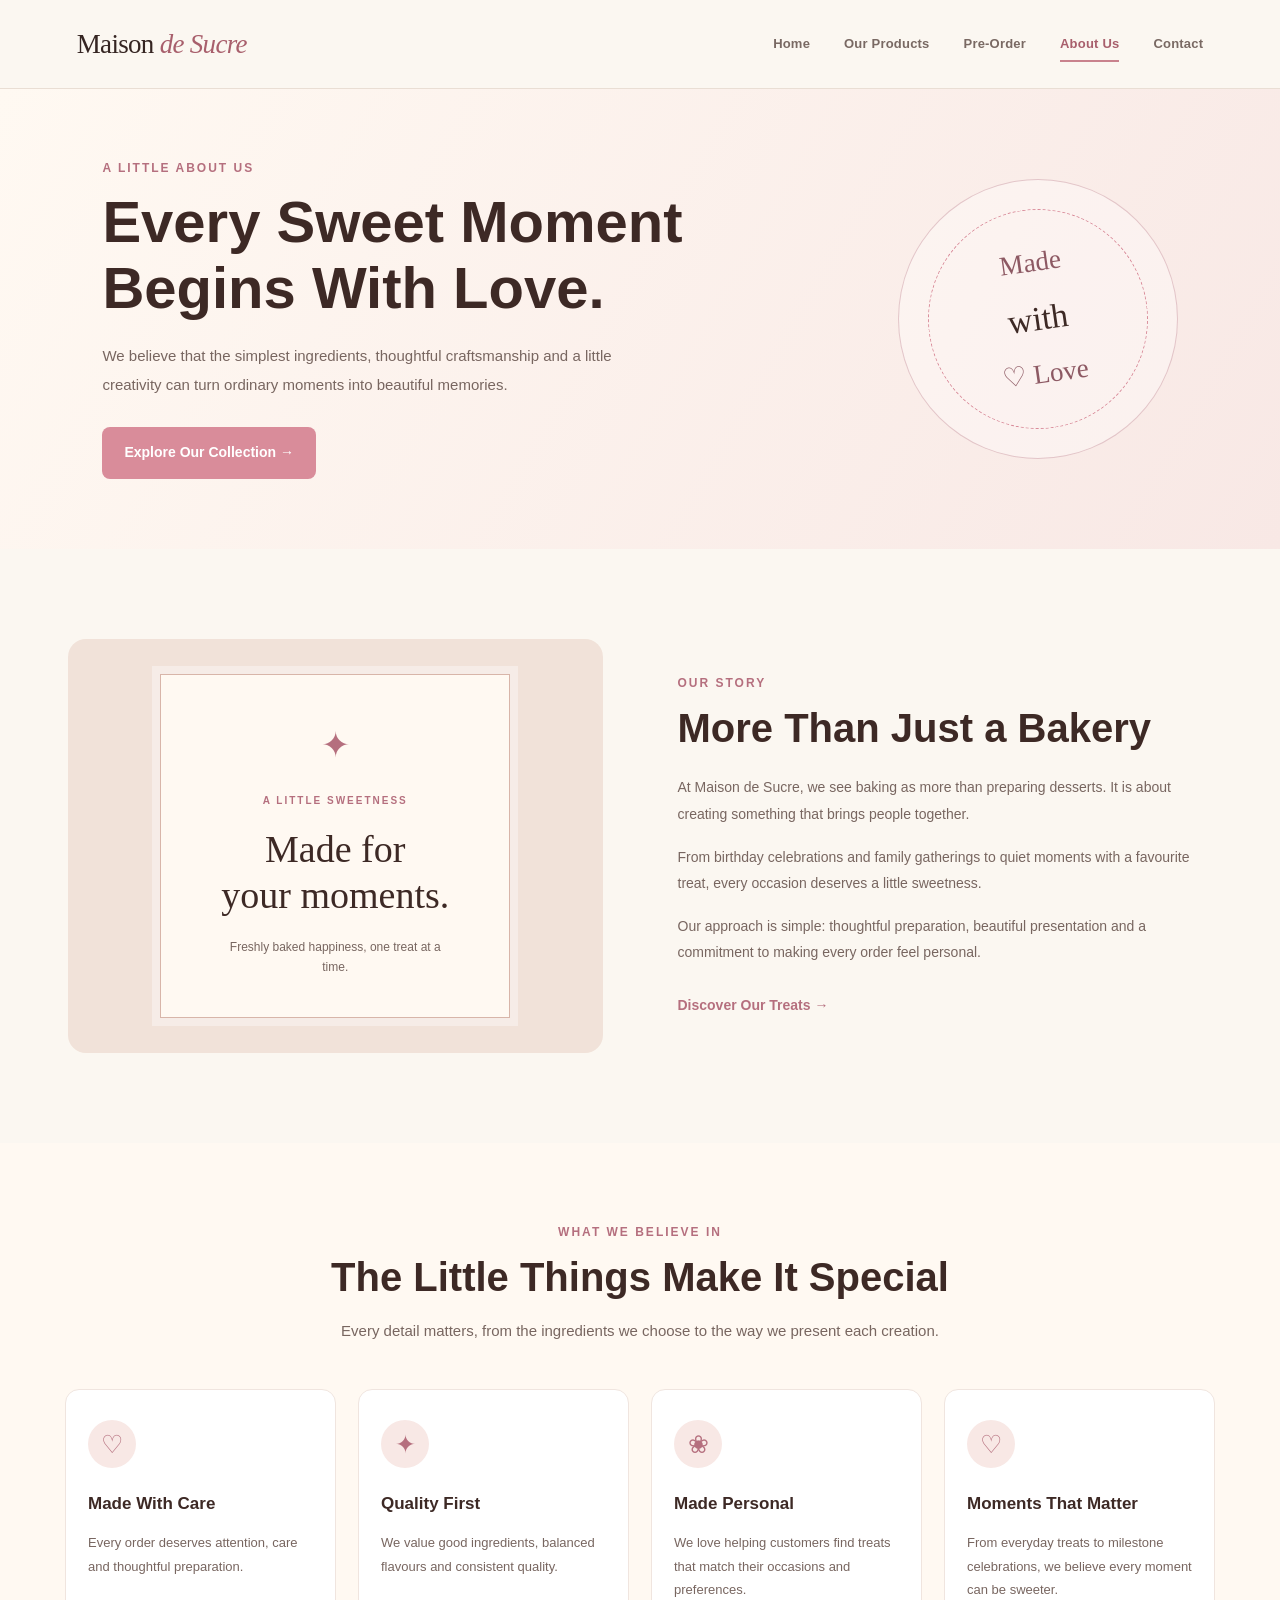
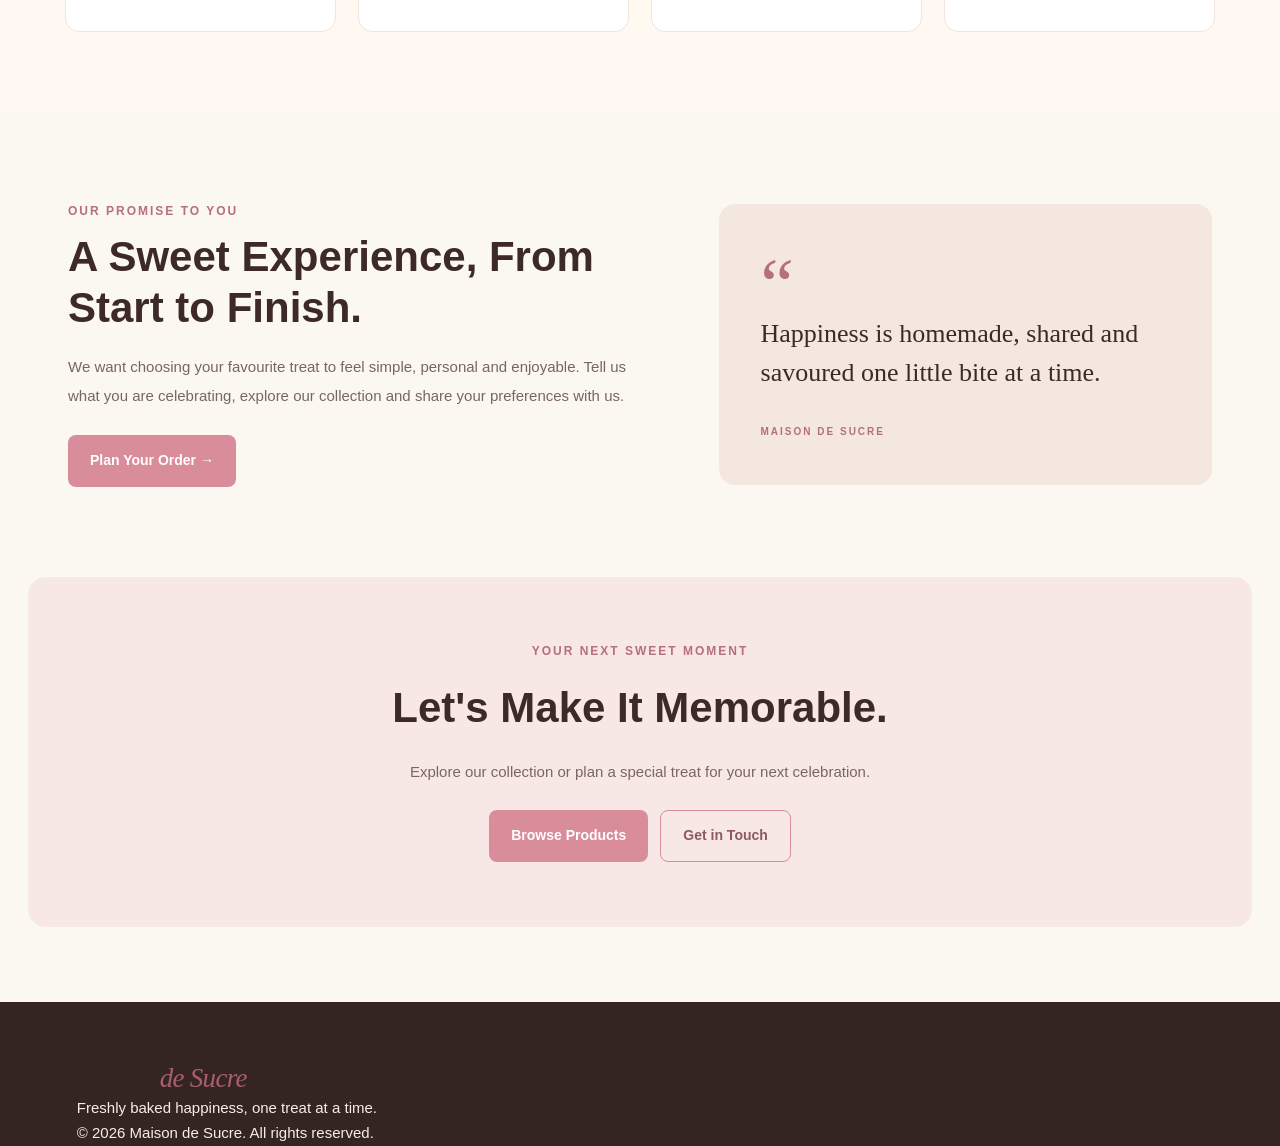
==== about.html @ f47e0eb6 "multiple  new pages added" ====
<!DOCTYPE html>
<html lang="en">

<head>
    <meta charset="UTF-8">
    <meta name="viewport" content="width=device-width, initial-scale=1.0">

    <title>About Us | Maison de Sucre</title>

    <link rel="stylesheet" href="style.css">
</head>

<body>

    <!-- HEADER -->

    <header class="site-header">

        <nav class="navbar">

            <a href="index.html" class="logo">
                Maison <span>de Sucre</span>
            </a>

            <ul class="nav-links">

                <li><a href="index.html">Home</a></li>

                <li><a href="products.html">Our Products</a></li>

                <li><a href="preorder.html">Pre-Order</a></li>

                <li><a href="about.html" class="active">About Us</a></li>

                <li><a href="contact.html">Contact</a></li>

            </ul>

        </nav>

    </header>


    <!-- MAIN CONTENT -->

    <main>

        <!-- HERO SECTION -->

        <section class="about-hero">

            <div class="about-hero-content">

                <p class="eyebrow">A LITTLE ABOUT US</p>

                <h1>Every Sweet Moment Begins With Love.</h1>

                <p>
                    We believe that the simplest ingredients,
                    thoughtful craftsmanship and a little creativity
                    can turn ordinary moments into beautiful memories.
                </p>

                <a href="products.html" class="about-hero-button">
                    Explore Our Collection →
                </a>

            </div>

            <div class="about-hero-decoration">

                <div class="decoration-circle">
                    <span>Made</span>
                    <strong>with</strong>
                    <span>♡ Love</span>
                </div>

            </div>

        </section>


        <!-- OUR STORY -->

        <section class="our-story">

            <div class="story-visual">

                <div class="story-card">

                    <span class="story-symbol">✦</span>

                    <p class="story-small-text">
                        A LITTLE SWEETNESS
                    </p>

                    <h2>Made for<br>your moments.</h2>

                    <p class="story-bottom-text">
                        Freshly baked happiness, one treat at a time.
                    </p>

                </div>

            </div>

            <div class="story-content">

                <p class="eyebrow">OUR STORY</p>

                <h2>More Than Just a Bakery</h2>

                <p>
                    At Maison de Sucre, we see baking as more than
                    preparing desserts. It is about creating something
                    that brings people together.
                </p>

                <p>
                    From birthday celebrations and family gatherings
                    to quiet moments with a favourite treat, every
                    occasion deserves a little sweetness.
                </p>

                <p>
                    Our approach is simple: thoughtful preparation,
                    beautiful presentation and a commitment to making
                    every order feel personal.
                </p>

                <a href="products.html" class="story-link">
                    Discover Our Treats →
                </a>

            </div>

        </section>


        <!-- OUR PHILOSOPHY -->

        <section class="philosophy-section">

            <div class="philosophy-heading">

                <p class="eyebrow">WHAT WE BELIEVE IN</p>

                <h2>The Little Things Make It Special</h2>

                <p>
                    Every detail matters, from the ingredients
                    we choose to the way we present each creation.
                </p>

            </div>


            <div class="philosophy-grid">

                <article class="philosophy-card">

                    <div class="philosophy-icon">♡</div>

                    <h3>Made With Care</h3>

                    <p>
                        Every order deserves attention, care and
                        thoughtful preparation.
                    </p>

                </article>


                <article class="philosophy-card">

                    <div class="philosophy-icon">✦</div>

                    <h3>Quality First</h3>

                    <p>
                        We value good ingredients, balanced flavours
                        and consistent quality.
                    </p>

                </article>


                <article class="philosophy-card">

                    <div class="philosophy-icon">❀</div>

                    <h3>Made Personal</h3>

                    <p>
                        We love helping customers find treats that
                        match their occasions and preferences.
                    </p>

                </article>


                <article class="philosophy-card">

                    <div class="philosophy-icon">♡</div>

                    <h3>Moments That Matter</h3>

                    <p>
                        From everyday treats to milestone celebrations,
                        we believe every moment can be sweeter.
                    </p>

                </article>

            </div>

        </section>


        <!-- OUR PROMISE -->

        <section class="promise-section">

            <div class="promise-content">

                <p class="eyebrow">OUR PROMISE TO YOU</p>

                <h2>A Sweet Experience, From Start to Finish.</h2>

                <p>
                    We want choosing your favourite treat to feel
                    simple, personal and enjoyable. Tell us what
                    you are celebrating, explore our collection
                    and share your preferences with us.
                </p>

                <a href="preorder.html" class="promise-button">
                    Plan Your Order →
                </a>

            </div>

            <div class="promise-quote">

                <span class="quote-mark">“</span>

                <p>
                    Happiness is homemade, shared and savoured
                    one little bite at a time.
                </p>

                <span class="quote-decoration">MAISON DE SUCRE</span>

            </div>

        </section>


        <!-- FINAL CTA -->

        <section class="about-cta">

            <p class="eyebrow">YOUR NEXT SWEET MOMENT</p>

            <h2>Let's Make It Memorable.</h2>

            <p>
                Explore our collection or plan a special treat
                for your next celebration.
            </p>

            <div class="about-cta-buttons">

                <a href="products.html" class="about-cta-primary">
                    Browse Products
                </a>

                <a href="contact.html" class="about-cta-secondary">
                    Get in Touch
                </a>

            </div>

        </section>

    </main>


    <!-- FOOTER -->

    <footer class="site-footer">

        <a href="index.html" class="logo">
            Maison <span>de Sucre</span>
        </a>

        <p>
            Freshly baked happiness, one treat at a time.
        </p>

        <p class="copyright">
            &copy; 2026 Maison de Sucre. All rights reserved.
        </p>

    </footer>

</body>

</html>
---- style.css ----
/* =====================================================
   MAISON DE SUCRE
   Elegant Bakery Website
   Warm Ivory | Blush Pink | Sage | Chocolate Brown
===================================================== */


/* =====================================================
   1. DESIGN SYSTEM
===================================================== */

:root {
    /* Backgrounds */
    --color-background: #fbf7f1;
    --color-surface: #ffffff;
    --color-surface-soft: #f4ece3;

    /* Brand colours */
    --color-primary: #c9828d;
    --color-primary-dark: #a85f6c;
    --color-primary-light: #f4e0e1;

    /* Supporting colour */
    --color-secondary: #a3ad91;
    --color-secondary-dark: #737e61;

    /* Text */
    --color-text: #352522;
    --color-text-light: #796963;
    --color-text-muted: #98877f;

    /* Borders and shadows */
    --color-border: #e9ded4;
    --color-shadow: rgba(53, 37, 34, 0.08);

    /* Typography */
    --font-heading: Georgia, "Times New Roman", serif;
    --font-body: Arial, Helvetica, sans-serif;

    /* Layout */
    --container-width: 1200px;

    /* Corners */
    --radius-small: 6px;
    --radius-medium: 12px;
    --radius-large: 20px;

    /* Transitions */
    --transition: 0.3s ease;
}


/* =====================================================
   2. RESET AND BASE STYLES
===================================================== */

* {
    margin: 0;
    padding: 0;
    box-sizing: border-box;
}

html {
    scroll-behavior: smooth;
    scroll-padding-top: 24px;
}

body {
    font-family: var(--font-body);
    font-size: 15px;
    line-height: 1.7;

    color: var(--color-text);
    background-color: var(--color-background);

    -webkit-font-smoothing: antialiased;
}

img {
    display: block;
    max-width: 100%;
}

a {
    color: inherit;
    text-decoration: none;
}

button,
input,
textarea {
    font: inherit;
}

button {
    cursor: pointer;
}

button:focus-visible,
a:focus-visible,
input:focus-visible,
textarea:focus-visible {
    outline: 3px solid var(--color-primary-dark);
    outline-offset: 4px;
}

button,
input,
textarea {
    -webkit-tap-highlight-color: transparent;
}

::selection {
    color: var(--color-text);
    background-color: var(--color-primary-light);
}


/* =====================================================
   3. NAVIGATION BAR
===================================================== */

.site-header {
    width: 100%;
    background-color: var(--color-background);
    border-bottom: 1px solid var(--color-border);
}

.navbar {
    width: 100%;
    max-width: 1400px;
    min-height: 88px;

    margin: 0 auto;
    padding: 20px 6%;

    display: flex;
    align-items: center;
    justify-content: space-between;
    gap: 36px;
}

/* Brand */

.logo {
    flex-shrink: 0;

    font-family: var(--font-heading);
    font-size: 27px;
    font-weight: normal;
    line-height: 1.2;

    letter-spacing: -0.7px;
    color: var(--color-text);

    white-space: nowrap;
}

.logo span {
    color: var(--color-primary-dark);
    font-style: italic;
}

/* Navigation links */

.nav-links {
    display: flex;
    align-items: center;
    justify-content: flex-end;
    gap: 34px;

    list-style: none;
}

.nav-links a {
    position: relative;
    display: inline-block;

    padding: 8px 0;

    font-size: 13px;
    font-weight: 600;
    letter-spacing: 0.2px;

    color: var(--color-text-light);

    transition: color var(--transition);
}

.nav-links a::after {
    content: "";

    position: absolute;
    bottom: 1px;
    left: 0;

    width: 0;
    height: 2px;

    background-color: var(--color-primary);

    transition: width var(--transition);
}

.nav-links a:hover,
.nav-links a.active {
    color: var(--color-primary-dark);
}

.nav-links a:hover::after,
.nav-links a.active::after {
    width: 100%;
}


/* =====================================================
   4. HERO SECTION
===================================================== */

.hero {
    width: 100%;
    max-width: var(--container-width);

    margin: 0 auto;
    padding: 90px 32px 100px;

    display: flex;
    align-items: center;
    justify-content: space-between;
    gap: 75px;
}

/* Hero text */

.hero-content {
    flex: 1;
    min-width: 0;
    max-width: 560px;
}

.eyebrow {
    margin-bottom: 18px;

    color: var(--color-primary-dark);

    font-size: 11px;
    font-weight: 700;
    letter-spacing: 3px;
    line-height: 1.5;
}

.hero h1 {
    margin-bottom: 24px;

    font-family: var(--font-heading);
    font-size: clamp(43px, 5vw, 67px);
    font-weight: normal;
    line-height: 1.13;

    letter-spacing: -2px;
}

.hero h1 span {
    display: block;
    color: var(--color-primary-dark);
    font-style: italic;
}

.hero-description {
    max-width: 450px;
    margin-bottom: 30px;

    color: var(--color-text-light);

    font-size: 15px;
    line-height: 1.95;
}

/* Hero buttons */

.hero-actions {
    display: flex;
    align-items: center;
    flex-wrap: wrap;
    gap: 24px;
}

.primary-button {
    display: inline-flex;
    align-items: center;
    justify-content: center;
    gap: 12px;

    padding: 14px 23px;

    border: 1px solid var(--color-primary-dark);
    border-radius: var(--radius-small);

    background-color: var(--color-primary-dark);
    color: #ffffff;

    font-size: 13px;
    font-weight: 700;
    line-height: 1.5;

    transition:
        background-color var(--transition),
        border-color var(--transition),
        transform var(--transition),
        box-shadow var(--transition);
}

.primary-button:hover {
    background-color: var(--color-text);
    border-color: var(--color-text);

    transform: translateY(-2px);

    box-shadow: 0 8px 20px var(--color-shadow);
}

.primary-button span {
    font-size: 18px;
    line-height: 1;
}

.secondary-link {
    color: var(--color-text);

    font-size: 13px;
    font-weight: 700;

    border-bottom: 1px solid var(--color-primary);
    padding-bottom: 4px;

    transition: color var(--transition);
}

.secondary-link:hover {
    color: var(--color-primary-dark);
}

/* Small hero note */

.hero-note {
    display: flex;
    align-items: center;
    gap: 12px;

    margin-top: 38px;

    color: var(--color-text-muted);
    font-family: var(--font-heading);
    font-size: 14px;
    font-style: italic;
}

.note-line {
    width: 34px;
    height: 1px;
    background-color: var(--color-secondary-dark);
}


/* Hero image */

.hero-image {
    position: relative;

    flex: 1;
    min-width: 0;
    max-width: 510px;
}

.hero-image > img {
    width: 100%;
    height: 470px;

    object-fit: cover;

    border-radius: 220px 220px 12px 12px;

    background-color: var(--color-surface-soft);
    box-shadow: 0 20px 45px var(--color-shadow);
}

/* Image badge */

.image-badge {
    position: absolute;
    right: -22px;
    bottom: 28px;

    min-width: 150px;
    padding: 16px 20px;

    display: flex;
    flex-direction: column;
    align-items: center;

    background-color: var(--color-surface);
    border: 1px solid var(--color-border);
    border-radius: var(--radius-medium);

    box-shadow: 0 8px 24px var(--color-shadow);
}

.image-badge span {
    color: var(--color-text-light);
    font-size: 11px;
}

.image-badge strong {
    color: var(--color-primary-dark);

    font-family: var(--font-heading);
    font-size: 17px;
    font-weight: normal;
    font-style: italic;
}


/* =====================================================
   5. DECORATIVE DIVIDER
===================================================== */

.section-divider {
    width: min(90%, 600px);
    margin: 0 auto 35px;

    display: flex;
    align-items: center;
    justify-content: center;
    gap: 18px;
}

.section-divider span {
    flex: 1;
    height: 1px;
    background-color: var(--color-border);
}

.section-divider p {
    color: var(--color-text-muted);

    font-size: 9px;
    font-weight: 700;
    letter-spacing: 2.5px;
    text-align: center;
}


/* =====================================================
   6. PRODUCTS SECTION
===================================================== */

.products-section {
    max-width: var(--container-width);

    margin: 0 auto;
    padding: 50px 32px 100px;
}

/* Section heading */

.section-heading {
    max-width: 650px;

    margin: 0 auto 48px;

    text-align: center;
}

.section-heading .eyebrow {
    margin-bottom: 14px;
}

.section-heading h2 {
    margin-bottom: 16px;

    font-family: var(--font-heading);
    font-size: clamp(32px, 4vw, 45px);
    font-weight: normal;
    line-height: 1.2;

    letter-spacing: -0.8px;
}

.section-heading > p:last-child {
    color: var(--color-text-light);
    font-size: 14px;
    line-height: 1.8;
}


/* Product grid */

.product-grid {
    display: grid;

    grid-template-columns: repeat(4, minmax(0, 1fr));
    gap: 24px;

    align-items: stretch;
}


/* Product card */

.product-card {
    min-width: 0;

    display: flex;
    flex-direction: column;

    overflow: hidden;

    background-color: var(--color-surface);

    border: 1px solid var(--color-border);
    border-radius: var(--radius-medium);

    box-shadow: 0 3px 12px rgba(53, 37, 34, 0.025);

    transition:
        transform var(--transition),
        box-shadow var(--transition),
        border-color var(--transition);
}

.product-card:hover {
    transform: translateY(-6px);

    border-color: #dfc5c0;

    box-shadow: 0 15px 35px var(--color-shadow);
}


/* Product image */

.product-image {
    position: relative;
    overflow: hidden;

    background-color: var(--color-surface-soft);
}

.product-image img {
    width: 100%;
    height: 225px;

    object-fit: cover;

    transition: transform 0.6s ease;
}

.product-card:hover .product-image img {
    transform: scale(1.04);
}

/* Bestseller badge */

.product-tag {
    position: absolute;
    top: 14px;
    left: 14px;

    padding: 6px 10px;

    background-color: var(--color-primary-light);
    color: var(--color-primary-dark);

    border-radius: 3px;

    font-size: 9px;
    font-weight: 700;
    letter-spacing: 1px;
}


/* Product information */

.product-info {
    flex: 1;

    display: flex;
    flex-direction: column;

    padding: 20px 18px 18px;
}

.product-title-row {
    display: flex;
    align-items: flex-start;
    justify-content: space-between;
    gap: 8px;

    margin-bottom: 10px;
}

.product-info h3 {
    font-family: var(--font-heading);
    font-size: 19px;
    font-weight: normal;
    line-height: 1.35;
}

.product-price {
    flex-shrink: 0;

    color: var(--color-primary-dark);

    font-size: 15px;
    font-weight: 700;
    white-space: nowrap;
}

.product-description {
    min-height: 48px;
    margin-bottom: 18px;

    color: var(--color-text-light);

    font-size: 12px;
    line-height: 1.8;
}


/* =====================================================
   7. QUANTITY SELECTOR
===================================================== */

.quantity-selector {
    display: flex;
    align-items: center;
    justify-content: center;
    gap: 20px;

    margin-top: auto;
    margin-bottom: 16px;
}

.quantity-selector button {
    width: 34px;
    height: 34px;
    flex-shrink: 0;

    display: inline-flex;
    align-items: center;
    justify-content: center;

    border: 1px solid var(--color-border);
    border-radius: var(--radius-small);

    background-color: var(--color-background);
    color: var(--color-text);

    font-size: 20px;
    line-height: 1;

    transition:
        background-color var(--transition),
        color var(--transition),
        border-color var(--transition);
}

.quantity-selector button:hover {
    background-color: var(--color-primary-dark);
    border-color: var(--color-primary-dark);
    color: #ffffff;
}

.quantity-selector span {
    min-width: 20px;

    color: var(--color-text);

    font-size: 14px;
    font-weight: 700;
    text-align: center;
}


/* =====================================================
   8. ADD TO ORDER BUTTON
===================================================== */

.add-to-cart-btn {
    width: 100%;
    min-height: 45px;

    display: flex;
    align-items: center;
    justify-content: center;
    gap: 10px;

    padding: 12px;

    border: 1px solid var(--color-primary-dark);
    border-radius: var(--radius-small);

    background-color: transparent;
    color: var(--color-primary-dark);

    font-size: 12px;
    font-weight: 700;

    transition:
        background-color var(--transition),
        color var(--transition),
        border-color var(--transition);
}

.add-to-cart-btn span {
    font-size: 16px;
    transition: transform var(--transition);
}

.add-to-cart-btn:hover {
    background-color: var(--color-primary-dark);
    color: #ffffff;
}

.add-to-cart-btn:hover span {
    transform: translateX(4px);
}


/* =====================================================
   9. PRE-ORDER SECTION
===================================================== */

.preorder-section {
    padding: 100px 32px;

    background-color: var(--color-surface-soft);

    border-top: 1px solid var(--color-border);
    border-bottom: 1px solid var(--color-border);
}

.preorder-content {
    max-width: 1080px;

    margin: 0 auto;

    display: grid;
    grid-template-columns: 0.9fr 1.1fr;
    align-items: center;
    gap: 90px;
}


/* Pre-order introduction */

.preorder-intro {
    max-width: 420px;
}

.preorder-intro .eyebrow {
    margin-bottom: 18px;
}

.preorder-intro h2 {
    margin-bottom: 22px;

    font-family: var(--font-heading);
    font-size: clamp(35px, 4vw, 49px);
    font-weight: normal;
    line-height: 1.2;
}

.preorder-intro h2 span {
    display: block;

    color: var(--color-primary-dark);
    font-style: italic;
}

.preorder-intro > p:not(.eyebrow) {
    color: var(--color-text-light);

    font-size: 14px;
    line-height: 2;
}


/* Pre-order note */

.preorder-note {
    display: flex;
    align-items: flex-start;
    gap: 14px;

    margin-top: 35px;
    padding-top: 24px;

    border-top: 1px solid #dfd1c6;
}

.note-icon {
    flex-shrink: 0;

    color: var(--color-primary-dark);
    font-size: 22px;
    line-height: 1.3;
}

.preorder-note p {
    color: var(--color-text-light);

    font-family: var(--font-heading);
    font-size: 15px;
    font-style: italic;
    line-height: 1.8;
}


/* =====================================================
   10. PRE-ORDER FORM
===================================================== */

.preorder-form {
    width: 100%;

    padding: 36px;

    background-color: var(--color-surface);

    border: 1px solid var(--color-border);
    border-radius: var(--radius-large);

    box-shadow: 0 12px 40px rgba(53, 37, 34, 0.04);
}

.form-heading {
    margin-bottom: 28px;
}

.form-heading h3 {
    margin-bottom: 6px;

    font-family: var(--font-heading);
    font-size: 28px;
    font-weight: normal;
}

.form-heading p {
    color: var(--color-text-light);
    font-size: 12px;
    line-height: 1.8;
}


/* Form fields */

.form-group {
    margin-bottom: 20px;
}

.form-group label {
    display: block;

    margin-bottom: 8px;

    color: var(--color-text);

    font-size: 12px;
    font-weight: 700;
}

.form-group input,
.form-group textarea {
    display: block;

    width: 100%;

    padding: 13px 14px;

    border: 1px solid var(--color-border);
    border-radius: var(--radius-small);

    background-color: #fffdfb;
    color: var(--color-text);

    font-family: var(--font-body);
    font-size: 13px;
    line-height: 1.6;

    transition:
        border-color var(--transition),
        box-shadow var(--transition),
        background-color var(--transition);
}

.form-group input {
    min-height: 47px;
}

.form-group textarea {
    min-height: 115px;
    resize: vertical;
}

.form-group input::placeholder,
.form-group textarea::placeholder {
    color: #ad9d95;
    opacity: 1;
}

.form-group input:focus,
.form-group textarea:focus {
    outline: none;

    border-color: var(--color-primary-dark);

    background-color: #ffffff;

    box-shadow: 0 0 0 3px rgba(201, 130, 141, 0.13);
}


/* Submit button */

.form-submit {
    width: 100%;
    margin-top: 4px;
}

.form-disclaimer {
    margin-top: 16px;

    color: var(--color-text-muted);

    font-size: 10px;
    line-height: 1.8;
    text-align: center;
}


/* =====================================================
   11. FOOTER
===================================================== */

.site-footer {
    padding: 60px 6% 0;

    background-color: #352522;
    color: #f7eee6;
}

.footer-main {
    max-width: 1200px;

    margin: 0 auto;
    padding-bottom: 45px;

    display: grid;
    grid-template-columns: 1.5fr 0.7fr 1fr;
    gap: 65px;
}


/* Footer brand */

.footer-logo {
    display: inline-block;

    margin-bottom: 16px;

    font-family: var(--font-heading);
    font-size: 26px;
    line-height: 1.3;
}

.footer-logo span {
    color: #e0a4ad;
    font-style: italic;
}

.footer-brand > p {
    max-width: 300px;

    color: #cbbab0;

    font-size: 12px;
    line-height: 2;
}


/* Footer link columns */

.footer-links h3,
.footer-message h3 {
    margin-bottom: 18px;

    color: #f7eee6;

    font-family: var(--font-heading);
    font-size: 18px;
    font-weight: normal;
}

.footer-links a {
    display: block;

    width: fit-content;

    margin-bottom: 10px;

    color: #cbbab0;
    font-size: 12px;

    transition: color var(--transition);
}

.footer-links a:hover {
    color: #e0a4ad;
}

.footer-message p {
    max-width: 280px;

    color: #cbbab0;

    font-size: 12px;
    line-height: 2;
}


/* Footer bottom */

.footer-bottom {
    max-width: 1200px;

    margin: 0 auto;
    padding: 22px 0;

    display: flex;
    justify-content: space-between;
    align-items: center;
    gap: 20px;

    border-top: 1px solid rgba(255, 255, 255, 0.13);
}

.footer-bottom p {
    color: #bbaaa1;
    font-size: 10px;
    line-height: 1.8;
}


/* =====================================================
   12. TABLET RESPONSIVE DESIGN
===================================================== */

@media (max-width: 1000px) {

    /* Navigation */

    .navbar {
        padding-right: 32px;
        padding-left: 32px;
        gap: 24px;
    }

    .logo {
        font-size: 24px;
    }

    .nav-links {
        gap: 22px;
    }


    /* Hero */

    .hero {
        gap: 45px;
        padding-top: 70px;
        padding-bottom: 80px;
    }

    .hero-image > img {
        height: 400px;
    }


    /* Products */

    .product-grid {
        grid-template-columns: repeat(2, minmax(0, 1fr));
        gap: 24px;
    }

    .product-image img {
        height: 260px;
    }


    /* Pre-order */

    .preorder-content {
        gap: 45px;
    }

    .preorder-form {
        padding: 28px;
    }


    /* Footer */

    .footer-main {
        gap: 35px;
    }

}


/* =====================================================
   13. MOBILE RESPONSIVE DESIGN
===================================================== */

@media (max-width: 700px) {

    /* Navigation */

    .navbar {
        min-height: auto;

        flex-direction: column;
        justify-content: center;
        gap: 18px;

        padding: 22px 18px;
    }

    .logo {
        font-size: 26px;
    }

    .nav-links {
        width: 100%;

        justify-content: center;
        flex-wrap: wrap;
        gap: 8px 22px;
    }

    .nav-links a {
        font-size: 12px;
    }


    /* Hero */

    .hero {
        flex-direction: column;
        align-items: stretch;
        gap: 40px;

        padding: 55px 22px 65px;
    }

    .hero-content {
        max-width: 100%;
    }

    .hero h1 {
        font-size: clamp(40px, 9vw, 54px);
        letter-spacing: -1.3px;
    }

    .hero-description {
        font-size: 14px;
    }

    .hero-actions {
        gap: 18px;
    }

    .primary-button {
        padding: 13px 17px;
        font-size: 12px;
    }

    .hero-note {
        margin-top: 28px;
    }

    .hero-image {
        width: calc(100% - 12px);
        max-width: 480px;
        margin: 0 auto;
    }

    .hero-image > img {
        height: 350px;
        border-radius: 180px 180px 12px 12px;
    }

    .image-badge {
        right: -10px;
        bottom: 18px;

        min-width: 130px;
        padding: 12px 15px;
    }


    /* Divider */

    .section-divider {
        gap: 10px;
    }

    .section-divider p {
        font-size: 8px;
        letter-spacing: 1.5px;
    }


    /* Products */

    .products-section {
        padding: 45px 20px 65px;
    }

    .section-heading {
        margin-bottom: 32px;
    }

    .section-heading h2 {
        font-size: 34px;
    }

    .section-heading > p:last-child {
        font-size: 13px;
    }

    .product-grid {
        grid-template-columns: repeat(2, minmax(0, 1fr));
        gap: 16px;
    }

    .product-image img {
        height: 180px;
    }

    .product-info {
        padding: 15px 12px 13px;
    }

    .product-title-row {
        flex-direction: column;
        gap: 5px;
    }

    .product-info h3 {
        font-size: 17px;
    }

    .product-price {
        font-size: 14px;
    }

    .product-description {
        min-height: 65px;
        font-size: 11px;
    }

    .quantity-selector {
        gap: 12px;
    }

    .quantity-selector button {
        width: 31px;
        height: 31px;
    }

    .add-to-cart-btn {
        padding: 10px 6px;
        gap: 6px;
        font-size: 10px;
    }


    /* Pre-order */

    .preorder-section {
        padding: 65px 20px;
    }

    .preorder-content {
        grid-template-columns: 1fr;
        gap: 35px;
    }

    .preorder-intro {
        max-width: 500px;
    }

    .preorder-intro h2 {
        font-size: 40px;
    }

    .preorder-intro > p:not(.eyebrow) {
        font-size: 13px;
    }

    .preorder-note {
        margin-top: 25px;
    }

    .preorder-form {
        padding: 24px 20px;
        border-radius: var(--radius-medium);
    }

    .form-heading h3 {
        font-size: 25px;
    }


    /* Footer */

    .site-footer {
        padding: 45px 22px 0;
    }

    .footer-main {
        grid-template-columns: 1fr 1fr;
        gap: 35px 24px;
    }

    .footer-brand {
        grid-column: 1 / -1;
    }

    .footer-message {
        grid-column: 1 / -1;
    }

    .footer-bottom {
        flex-direction: column;
        align-items: flex-start;
        gap: 8px;
    }

}


/* =====================================================
   14. SMALL MOBILE SCREENS
===================================================== */

@media (max-width: 380px) {

    .logo {
        font-size: 23px;
    }

    .nav-links {
        gap: 8px 15px;
    }

    .hero h1 {
        font-size: 38px;
    }

    .hero-actions {
        align-items: flex-start;
        flex-direction: column;
    }

    .hero-image > img {
        height: 290px;
    }

    .product-grid {
        grid-template-columns: 1fr;
        gap: 20px;
    }

    .product-image img {
        height: 230px;
    }

    .product-title-row {
        flex-direction: row;
        align-items: center;
    }

    .product-description {
        min-height: auto;
    }

    .product-info {
        padding: 18px;
    }

    .preorder-form {
        padding: 20px 16px;
    }

}

/* =========================================
   PRODUCTS PAGE — MODERN E-COMMERCE
========================================= */

.catalogue-banner {
    background: linear-gradient(
        135deg,
        #f8e8e5,
        #fff9f2
    );

    padding: 75px 8%;
    text-align: center;
}

.catalogue-banner-content {
    max-width: 720px;
    margin: 0 auto;
}

.eyebrow {
    color: #b56f7e;
    font-size: 12px;
    font-weight: 700;
    letter-spacing: 2px;
    margin-bottom: 12px;
}

.catalogue-banner h1 {
    color: #3d2925;
    font-size: clamp(34px, 5vw, 52px);
    line-height: 1.15;
    margin-bottom: 18px;
}

.catalogue-banner-content > p:last-child {
    max-width: 560px;
    margin: 0 auto;
    color: #786660;
    line-height: 1.8;
}

.catalogue-section {
    max-width: 1250px;
    margin: 0 auto;
    padding: 70px 28px;
}

.catalogue-heading {
    display: flex;
    justify-content: space-between;
    align-items: end;
    gap: 24px;
    margin-bottom: 30px;
}

.catalogue-heading h2 {
    color: #3d2925;
    font-size: clamp(26px, 4vw, 36px);
    margin: 0;
}

.catalogue-description {
    max-width: 350px;
    color: #786660;
    line-height: 1.7;
}

.category-filters {
    display: flex;
    flex-wrap: wrap;
    gap: 12px;
    margin-bottom: 35px;
}

.category-filter {
    display: inline-block;
    padding: 11px 20px;
    border: 1px solid #ead8d2;
    border-radius: 30px;
    color: #59413a;
    text-decoration: none;
    font-size: 14px;
    background: #fff;
    transition: 0.25s ease;
}

.category-filter:hover,
.category-filter.active {
    background: #d98c9a;
    border-color: #d98c9a;
    color: white;
}

.catalogue-grid {
    display: grid;
    grid-template-columns: repeat(4, minmax(0, 1fr));
    gap: 24px;
}

.catalogue-card {
    min-width: 0;
    overflow: hidden;
    background: white;
    border: 1px solid #f0e5df;
    border-radius: 16px;
    box-shadow: 0 5px 20px rgba(61, 41, 37, 0.05);
    transition: transform 0.25s ease, box-shadow 0.25s ease;
}

.catalogue-card:hover {
    transform: translateY(-5px);
    box-shadow: 0 12px 28px rgba(61, 41, 37, 0.11);
}

.catalogue-image {
    position: relative;
    height: 220px;
    overflow: hidden;
    background: #f7eee8;
}

.catalogue-image img {
    width: 100%;
    height: 100%;
    display: block;
    object-fit: cover;
    transition: transform 0.35s ease;
}

.catalogue-card:hover .catalogue-image img {
    transform: scale(1.05);
}

.product-badge {
    position: absolute;
    top: 13px;
    left: 13px;
    padding: 7px 10px;
    border-radius: 20px;
    background: #fff9f2;
    color: #8d4e5c;
    font-size: 10px;
    font-weight: 700;
}

.catalogue-info {
    padding: 19px;
}

.product-category {
    color: #b56f7e;
    font-size: 10px;
    font-weight: 700;
    letter-spacing: 1.5px;
    margin-bottom: 9px;
}

.catalogue-info h3 {
    color: #3d2925;
    font-size: 18px;
    line-height: 1.4;
    margin-bottom: 10px;
}

.catalogue-info .product-description {
    min-height: 65px;
    color: #786660;
    font-size: 13px;
    line-height: 1.7;
    margin-bottom: 20px;
}

.product-bottom {
    display: flex;
    flex-wrap: wrap;
    align-items: center;
    justify-content: space-between;
    gap: 12px;
    padding-top: 15px;
    border-top: 1px solid #f0e5df;
}

.product-price {
    color: #3d2925;
    font-size: 19px;
    font-weight: 700;
}

.product-price span {
    display: block;
    margin-top: 4px;
    color: #8b7770;
    font-size: 11px;
    font-weight: 400;
}

.product-button {
    display: inline-block;
    padding: 10px 13px;
    background: #d98c9a;
    border-radius: 8px;
    color: white;
    text-decoration: none;
    font-size: 12px;
    font-weight: 600;
    transition: background 0.2s ease;
}

.product-button:hover {
    background: #bd7180;
}

.custom-order-banner {
    margin: 0 auto 70px;
    max-width: 1194px;
    padding: 42px;
    border-radius: 18px;
    background: #f4e7df;
    display: flex;
    align-items: center;
    justify-content: space-between;
    gap: 30px;
}

.custom-order-banner h2 {
    color: #3d2925;
    font-size: clamp(24px, 3vw, 34px);
    margin-bottom: 12px;
}

.custom-order-banner > div > p:last-child {
    max-width: 570px;
    color: #786660;
    line-height: 1.7;
}

.custom-order-button {
    flex-shrink: 0;
    display: inline-block;
    padding: 14px 22px;
    border-radius: 8px;
    background: #3d2925;
    color: white;
    text-decoration: none;
    font-size: 14px;
    font-weight: 600;
    transition: background 0.2s ease;
}

.custom-order-button:hover {
    background: #67463d;
}


/* =========================================
   RESPONSIVE DESIGN
========================================= */

@media (max-width: 1050px) {

    .catalogue-grid {
        grid-template-columns: repeat(2, minmax(0, 1fr));
    }

    .catalogue-image {
        height: 260px;
    }

    .custom-order-banner {
        margin-right: 28px;
        margin-left: 28px;
    }

}

@media (max-width: 650px) {

    .catalogue-banner {
        padding: 55px 22px;
    }

    .catalogue-section {
        padding: 45px 18px;
    }

    .catalogue-heading {
        display: block;
    }

    .catalogue-description {
        margin-top: 12px;
    }

    .category-filters {
        gap: 8px;
    }

    .category-filter {
        padding: 9px 13px;
        font-size: 12px;
    }

    .catalogue-grid {
        grid-template-columns: 1fr;
        gap: 20px;
    }

    .catalogue-image {
        height: 260px;
    }

    .catalogue-info .product-description {
        min-height: auto;
    }

    .custom-order-banner {
        margin: 0 18px 45px;
        padding: 28px 22px;
        align-items: flex-start;
        flex-direction: column;
    }

}




/* =========================================
   PRE-ORDER PAGE
========================================= */

.preorder-hero {
    padding: 65px 24px;
    text-align: center;
    background: linear-gradient(135deg, #f8e8e5, #fff9f2);
}

.preorder-hero h1 {
    max-width: 750px;
    margin: 0 auto 16px;
    color: #3d2925;
    font-size: clamp(32px, 5vw, 48px);
    line-height: 1.2;
}

.preorder-hero > p:last-child {
    max-width: 600px;
    margin: 0 auto;
    color: #786660;
    line-height: 1.8;
}

.order-section {
    max-width: 1200px;
    margin: 0 auto;
    padding: 70px 28px;
    display: grid;
    grid-template-columns: 0.8fr 1.4fr;
    align-items: start;
    gap: 55px;
}

.order-intro {
    position: sticky;
    top: 30px;
}

.order-intro h2 {
    color: #3d2925;
    font-size: 34px;
    line-height: 1.25;
    margin-bottom: 16px;
}

.order-intro > p:not(.eyebrow) {
    color: #786660;
    line-height: 1.8;
}

.order-note {
    display: flex;
    align-items: flex-start;
    gap: 15px;
    margin-top: 30px;
}

.note-icon {
    display: flex;
    align-items: center;
    justify-content: center;
    width: 42px;
    height: 42px;
    flex-shrink: 0;
    border-radius: 50%;
    background: #f8e8e5;
    color: #b56f7e;
    font-size: 22px;
}

.order-note h3 {
    margin-bottom: 7px;
    color: #3d2925;
    font-size: 16px;
}

.order-note p {
    color: #786660;
    font-size: 13px;
    line-height: 1.7;
}

.preorder-form {
    padding: 32px;
    background: #fff;
    border: 1px solid #f0e5df;
    border-radius: 18px;
    box-shadow: 0 10px 35px rgba(61, 41, 37, 0.06);
}

.form-heading {
    margin-bottom: 30px;
}

.form-heading h2 {
    color: #3d2925;
    font-size: 28px;
    margin-bottom: 8px;
}

.form-heading p {
    color: #8b7770;
    font-size: 13px;
}

.form-group {
    min-width: 0;
    margin: 0 0 30px;
    padding: 0;
    border: none;
}

.form-group legend {
    width: 100%;
    margin-bottom: 20px;
    padding-bottom: 12px;
    border-bottom: 1px solid #f0e5df;
    color: #3d2925;
    font-size: 17px;
    font-weight: 700;
}

.form-grid {
    display: grid;
    grid-template-columns: repeat(2, minmax(0, 1fr));
    gap: 20px;
}

.form-field {
    min-width: 0;
    display: flex;
    flex-direction: column;
    gap: 9px;
}

.form-field.full-width {
    grid-column: 1 / -1;
}

.form-field label {
    color: #59413a;
    font-size: 13px;
    font-weight: 600;
}

.form-field input,
.form-field select,
.form-field textarea {
    width: 100%;
    min-height: 47px;
    padding: 12px 13px;
    border: 1px solid #e7d9d2;
    border-radius: 8px;
    background: #fffdfb;
    color: #3d2925;
    font-family: inherit;
    font-size: 13px;
    outline: none;
    transition: border-color 0.2s ease, box-shadow 0.2s ease;
}

.form-field textarea {
    min-height: 120px;
    resize: vertical;
    line-height: 1.6;
}

.form-field input:focus,
.form-field select:focus,
.form-field textarea:focus {
    border-color: #d98c9a;
    box-shadow: 0 0 0 3px rgba(217, 140, 154, 0.14);
}

.form-field input::placeholder,
.form-field textarea::placeholder {
    color: #ad9b94;
}

.form-footer {
    padding-top: 25px;
    border-top: 1px solid #f0e5df;
}

.form-footer > p {
    margin-bottom: 20px;
    color: #786660;
    font-size: 12px;
    line-height: 1.7;
}

.submit-order-button {
    width: 100%;
    display: flex;
    align-items: center;
    justify-content: center;
    gap: 12px;
    padding: 16px 20px;
    border: none;
    border-radius: 9px;
    background: #d98c9a;
    color: #fff;
    font-family: inherit;
    font-size: 14px;
    font-weight: 700;
    cursor: pointer;
    transition: background 0.2s ease;
}

.submit-order-button:hover {
    background: #bd7180;
}

.submit-order-button span {
    font-size: 20px;
}


/* TABLET */

@media (max-width: 900px) {

    .order-section {
        grid-template-columns: 1fr;
        gap: 35px;
    }

    .order-intro {
        position: static;
    }

    .order-intro h2 {
        font-size: 30px;
    }

}


/* MOBILE */

@media (max-width: 550px) {

    .preorder-hero {
        padding: 48px 20px;
    }

    .order-section {
        padding: 40px 16px;
    }

    .preorder-form {
        padding: 22px 17px;
    }

    .form-grid {
        grid-template-columns: 1fr;
        gap: 18px;
    }

    .form-field.full-width {
        grid-column: auto;
    }

    .form-heading h2 {
        font-size: 24px;
    }

}


/* =========================================
   ABOUT US PAGE
========================================= */

.about-hero {
    min-height: 440px;
    padding: 70px 8%;
    display: flex;
    align-items: center;
    justify-content: space-between;
    gap: 50px;
    overflow: hidden;
    background: linear-gradient(120deg, #fff9f2, #f8e8e5);
}

.about-hero-content {
    max-width: 650px;
}

.about-hero h1 {
    max-width: 620px;
    margin-bottom: 22px;
    color: #3d2925;
    font-size: clamp(36px, 5vw, 58px);
    line-height: 1.13;
}

.about-hero-content > p:not(.eyebrow) {
    max-width: 570px;
    margin-bottom: 28px;
    color: #786660;
    line-height: 1.9;
}

.about-hero-button,
.promise-button,
.about-cta-primary {
    display: inline-block;
    padding: 14px 22px;
    border-radius: 8px;
    background: #d98c9a;
    color: white;
    text-decoration: none;
    font-size: 14px;
    font-weight: 600;
    transition: background 0.2s ease;
}

.about-hero-button:hover,
.promise-button:hover,
.about-cta-primary:hover {
    background: #bd7180;
}

.about-hero-decoration {
    width: 280px;
    height: 280px;
    flex-shrink: 0;
    display: flex;
    align-items: center;
    justify-content: center;
    border: 1px solid rgba(181, 111, 126, 0.35);
    border-radius: 50%;
    background: rgba(255, 255, 255, 0.35);
}

.decoration-circle {
    width: 220px;
    height: 220px;
    display: flex;
    flex-direction: column;
    align-items: center;
    justify-content: center;
    border: 1px dashed #d98c9a;
    border-radius: 50%;
    color: #8d5963;
    transform: rotate(-8deg);
}

.decoration-circle span {
    font-family: Georgia, serif;
    font-size: 27px;
}

.decoration-circle strong {
    margin: 4px 0;
    color: #3d2925;
    font-family: Georgia, serif;
    font-size: 34px;
    font-weight: 400;
}


/* OUR STORY */

.our-story {
    max-width: 1200px;
    margin: 0 auto;
    padding: 90px 28px;
    display: grid;
    grid-template-columns: 1fr 1fr;
    align-items: center;
    gap: 75px;
}

.story-visual {
    min-height: 400px;
    display: flex;
    align-items: center;
    justify-content: center;
    padding: 35px;
    border-radius: 18px;
    background: #f1e2d9;
}

.story-card {
    width: 100%;
    max-width: 350px;
    min-height: 320px;
    padding: 40px 28px;
    display: flex;
    flex-direction: column;
    align-items: center;
    justify-content: center;
    text-align: center;
    border: 1px solid #d8b5a9;
    outline: 8px solid rgba(255, 255, 255, 0.35);
    background: #fff9f2;
}

.story-symbol {
    margin-bottom: 18px;
    color: #b56f7e;
    font-size: 35px;
}

.story-small-text {
    color: #b56f7e;
    font-size: 10px;
    font-weight: 700;
    letter-spacing: 2px;
}

.story-card h2 {
    margin: 18px 0;
    color: #3d2925;
    font-family: Georgia, serif;
    font-size: 38px;
    font-weight: 400;
    line-height: 1.2;
}

.story-bottom-text {
    max-width: 220px;
    color: #786660;
    font-size: 12px;
    line-height: 1.7;
}

.story-content h2 {
    margin-bottom: 22px;
    color: #3d2925;
    font-size: clamp(30px, 4vw, 40px);
    line-height: 1.2;
}

.story-content > p:not(.eyebrow) {
    margin-bottom: 16px;
    color: #786660;
    font-size: 14px;
    line-height: 1.9;
}

.story-link {
    display: inline-block;
    margin-top: 12px;
    color: #b56f7e;
    font-size: 14px;
    font-weight: 700;
    text-decoration: none;
}

.story-link:hover {
    text-decoration: underline;
}


/* PHILOSOPHY */

.philosophy-section {
    padding: 80px 28px;
    background: #fff9f2;
}

.philosophy-heading {
    max-width: 700px;
    margin: 0 auto 45px;
    text-align: center;
}

.philosophy-heading h2 {
    margin-bottom: 16px;
    color: #3d2925;
    font-size: clamp(28px, 4vw, 40px);
    line-height: 1.2;
}

.philosophy-heading > p:last-child {
    color: #786660;
    line-height: 1.8;
}

.philosophy-grid {
    max-width: 1150px;
    margin: 0 auto;
    display: grid;
    grid-template-columns: repeat(4, minmax(0, 1fr));
    gap: 22px;
}

.philosophy-card {
    padding: 30px 22px;
    border: 1px solid #f0e5df;
    border-radius: 14px;
    background: white;
    transition: transform 0.25s ease, box-shadow 0.25s ease;
}

.philosophy-card:hover {
    transform: translateY(-5px);
    box-shadow: 0 12px 25px rgba(61, 41, 37, 0.08);
}

.philosophy-icon {
    width: 48px;
    height: 48px;
    margin-bottom: 22px;
    display: flex;
    align-items: center;
    justify-content: center;
    border-radius: 50%;
    background: #f8e8e5;
    color: #b56f7e;
    font-size: 25px;
}

.philosophy-card h3 {
    margin-bottom: 12px;
    color: #3d2925;
    font-size: 17px;
}

.philosophy-card p {
    color: #786660;
    font-size: 13px;
    line-height: 1.8;
}


/* OUR PROMISE */

.promise-section {
    max-width: 1200px;
    margin: 0 auto;
    padding: 90px 28px;
    display: grid;
    grid-template-columns: 1fr 0.85fr;
    align-items: center;
    gap: 70px;
}

.promise-content h2 {
    margin-bottom: 20px;
    color: #3d2925;
    font-size: clamp(30px, 4vw, 42px);
    line-height: 1.2;
}

.promise-content > p:not(.eyebrow) {
    margin-bottom: 25px;
    color: #786660;
    line-height: 1.9;
}

.promise-quote {
    padding: 42px;
    border-radius: 16px;
    background: #f4e7df;
}

.quote-mark {
    display: block;
    height: 48px;
    color: #b56f7e;
    font-family: Georgia, serif;
    font-size: 75px;
    line-height: 1;
}

.promise-quote > p {
    margin: 20px 0 25px;
    color: #3d2925;
    font-family: Georgia, serif;
    font-size: 26px;
    line-height: 1.5;
}

.quote-decoration {
    color: #b56f7e;
    font-size: 10px;
    font-weight: 700;
    letter-spacing: 2px;
}


/* FINAL CTA */

.about-cta {
    margin: 0 28px 75px;
    padding: 65px 25px;
    border-radius: 18px;
    background: #f8e8e5;
    text-align: center;
}

.about-cta h2 {
    margin-bottom: 15px;
    color: #3d2925;
    font-size: clamp(30px, 4vw, 42px);
}

.about-cta > p:not(.eyebrow) {
    max-width: 580px;
    margin: 0 auto 25px;
    color: #786660;
    line-height: 1.8;
}

.about-cta-buttons {
    display: flex;
    flex-wrap: wrap;
    justify-content: center;
    gap: 12px;
}

.about-cta-secondary {
    display: inline-block;
    padding: 13px 22px;
    border: 1px solid #d98c9a;
    border-radius: 8px;
    color: #8d5963;
    text-decoration: none;
    font-size: 14px;
    font-weight: 600;
    transition: background 0.2s ease;
}

.about-cta-secondary:hover {
    background: rgba(255, 255, 255, 0.6);
}


/* RESPONSIVE DESIGN */

@media (max-width: 950px) {

    .about-hero {
        padding: 60px 6%;
        gap: 25px;
    }

    .about-hero-decoration {
        width: 220px;
        height: 220px;
    }

    .decoration-circle {
        width: 175px;
        height: 175px;
    }

    .decoration-circle span {
        font-size: 22px;
    }

    .decoration-circle strong {
        font-size: 28px;
    }

    .our-story {
        gap: 40px;
    }

    .philosophy-grid {
        grid-template-columns: repeat(2, minmax(0, 1fr));
    }

    .promise-section {
        gap: 35px;
    }

}


@media (max-width: 650px) {

    .about-hero {
        flex-direction: column;
        align-items: flex-start;
        padding: 50px 22px;
    }

    .about-hero-decoration {
        align-self: center;
        margin-top: 20px;
    }

    .our-story {
        padding: 55px 20px;
        grid-template-columns: 1fr;
        gap: 35px;
    }

    .story-visual {
        min-height: 330px;
        padding: 25px;
    }

    .story-card {
        min-height: 280px;
    }

    .story-card h2 {
        font-size: 32px;
    }

    .philosophy-section {
        padding: 55px 20px;
    }

    .philosophy-grid {
        grid-template-columns: 1fr;
        gap: 16px;
    }

    .philosophy-card {
        padding: 25px;
    }

    .promise-section {
        padding: 55px 20px;
        grid-template-columns: 1fr;
        gap: 35px;
    }

    .promise-quote {
        padding: 30px;
    }

    .promise-quote > p {
        font-size: 23px;
    }

    .about-cta {
        margin: 0 16px 45px;
        padding: 45px 20px;
    }

}

/* =========================================
   CONTACT PAGE
========================================= */

.contact-hero {
    padding: 65px 24px;
    text-align: center;
    background: linear-gradient(135deg, #f8e8e5, #fff9f2);
}

.contact-hero h1 {
    margin-bottom: 18px;
    color: #3d2925;
    font-size: clamp(34px, 5vw, 50px);
    line-height: 1.2;
}

.contact-hero > p:last-child {
    max-width: 620px;
    margin: 0 auto;
    color: #786660;
    line-height: 1.8;
}


/* MAIN CONTACT LAYOUT */

.contact-section {
    max-width: 1200px;
    margin: 0 auto;
    padding: 75px 28px;
    display: grid;
    grid-template-columns: 0.85fr 1.15fr;
    align-items: start;
    gap: 55px;
}

.contact-information h2,
.contact-form-heading h2 {
    margin-bottom: 16px;
    color: #3d2925;
    font-size: clamp(28px, 3vw, 36px);
    line-height: 1.2;
}

.contact-intro {
    margin-bottom: 35px;
    color: #786660;
    font-size: 14px;
    line-height: 1.9;
}


/* CONTACT DETAILS */

.contact-detail {
    display: flex;
    align-items: flex-start;
    gap: 16px;
    margin-bottom: 30px;
}

.contact-icon {
    width: 46px;
    height: 46px;
    flex-shrink: 0;
    display: flex;
    align-items: center;
    justify-content: center;
    border-radius: 12px;
    background: #f8e8e5;
    color: #b56f7e;
    font-size: 22px;
}

.contact-detail h3 {
    margin-bottom: 8px;
    color: #3d2925;
    font-size: 16px;
}

.contact-detail p {
    margin-bottom: 6px;
    color: #786660;
    font-size: 13px;
    line-height: 1.7;
}

.contact-detail a {
    color: #b56f7e;
    font-size: 14px;
    font-weight: 600;
    text-decoration: none;
}

.contact-detail a:hover {
    text-decoration: underline;
}

.contact-detail strong {
    display: inline-block;
    margin: 2px 0 7px;
    color: #59413a;
    font-size: 13px;
}

.contact-note {
    display: flex;
    align-items: flex-start;
    gap: 12px;
    margin-top: 35px;
    padding: 20px;
    border-radius: 12px;
    background: #fff9f2;
}

.contact-note > span {
    color: #b56f7e;
    font-size: 22px;
}

.contact-note p {
    color: #786660;
    font-size: 13px;
    line-height: 1.8;
}

.contact-note a {
    color: #b56f7e;
    font-weight: 700;
    text-decoration: none;
}


/* CONTACT FORM */

.contact-form-container {
    padding: 32px;
    border: 1px solid #f0e5df;
    border-radius: 18px;
    background: #fff;
    box-shadow: 0 10px 35px rgba(61, 41, 37, 0.06);
}

.contact-form-heading {
    margin-bottom: 28px;
}

.contact-form-heading > p:last-child {
    color: #786660;
    font-size: 13px;
    line-height: 1.8;
}

.contact-form-grid {
    display: grid;
    grid-template-columns: repeat(2, minmax(0, 1fr));
    gap: 22px 18px;
}

.contact-field {
    min-width: 0;
    display: flex;
    flex-direction: column;
    gap: 9px;
}

.contact-field-full {
    grid-column: 1 / -1;
}

.contact-field label {
    color: #59413a;
    font-size: 13px;
    font-weight: 600;
}

.contact-field input,
.contact-field select,
.contact-field textarea {
    width: 100%;
    min-height: 47px;
    padding: 12px 13px;
    border: 1px solid #e7d9d2;
    border-radius: 8px;
    outline: none;
    background: #fffdfb;
    color: #3d2925;
    font-family: inherit;
    font-size: 13px;
    transition: border-color 0.2s ease, box-shadow 0.2s ease;
}

.contact-field textarea {
    min-height: 140px;
    resize: vertical;
    line-height: 1.7;
}

.contact-field input:focus,
.contact-field select:focus,
.contact-field textarea:focus {
    border-color: #d98c9a;
    box-shadow: 0 0 0 3px rgba(217, 140, 154, 0.14);
}

.contact-field input::placeholder,
.contact-field textarea::placeholder {
    color: #ad9b94;
}


/* SUBMIT BUTTON */

.contact-submit-button {
    width: 100%;
    margin-top: 25px;
    padding: 15px 20px;
    display: flex;
    justify-content: center;
    align-items: center;
    gap: 12px;
    border: none;
    border-radius: 9px;
    background: #d98c9a;
    color: white;
    font-family: inherit;
    font-size: 14px;
    font-weight: 700;
    cursor: pointer;
    transition: background 0.2s ease;
}

.contact-submit-button:hover {
    background: #bd7180;
}

.contact-submit-button span {
    font-size: 20px;
}

.contact-form-disclaimer {
    margin-top: 14px;
    color: #8b7770;
    font-size: 11px;
    line-height: 1.7;
    text-align: center;
}


/* BOTTOM BANNER */

.contact-bottom {
    margin: 0 28px 75px;
    padding: 60px 24px;
    border-radius: 18px;
    background: #f4e7df;
    text-align: center;
}

.contact-bottom h2 {
    margin-bottom: 16px;
    color: #3d2925;
    font-size: clamp(28px, 4vw, 40px);
}

.contact-bottom > p:not(.eyebrow) {
    max-width: 580px;
    margin: 0 auto 25px;
    color: #786660;
    line-height: 1.8;
}

.contact-bottom-button {
    display: inline-block;
    padding: 14px 22px;
    border-radius: 8px;
    background: #3d2925;
    color: white;
    font-size: 14px;
    font-weight: 600;
    text-decoration: none;
    transition: background 0.2s ease;
}

.contact-bottom-button:hover {
    background: #67463d;
}


/* RESPONSIVE DESIGN */

@media (max-width: 900px) {

    .contact-section {
        grid-template-columns: 1fr;
        gap: 40px;
    }

}

@media (max-width: 550px) {

    .contact-hero {
        padding: 48px 20px;
    }

    .contact-section {
        padding: 45px 16px;
    }

    .contact-form-container {
        padding: 23px 17px;
    }

    .contact-form-grid {
        grid-template-columns: 1fr;
        gap: 18px;
    }

    .contact-field-full {
        grid-column: auto;
    }

    .contact-bottom {
        margin: 0 16px 45px;
        padding: 45px 20px;
    }

}
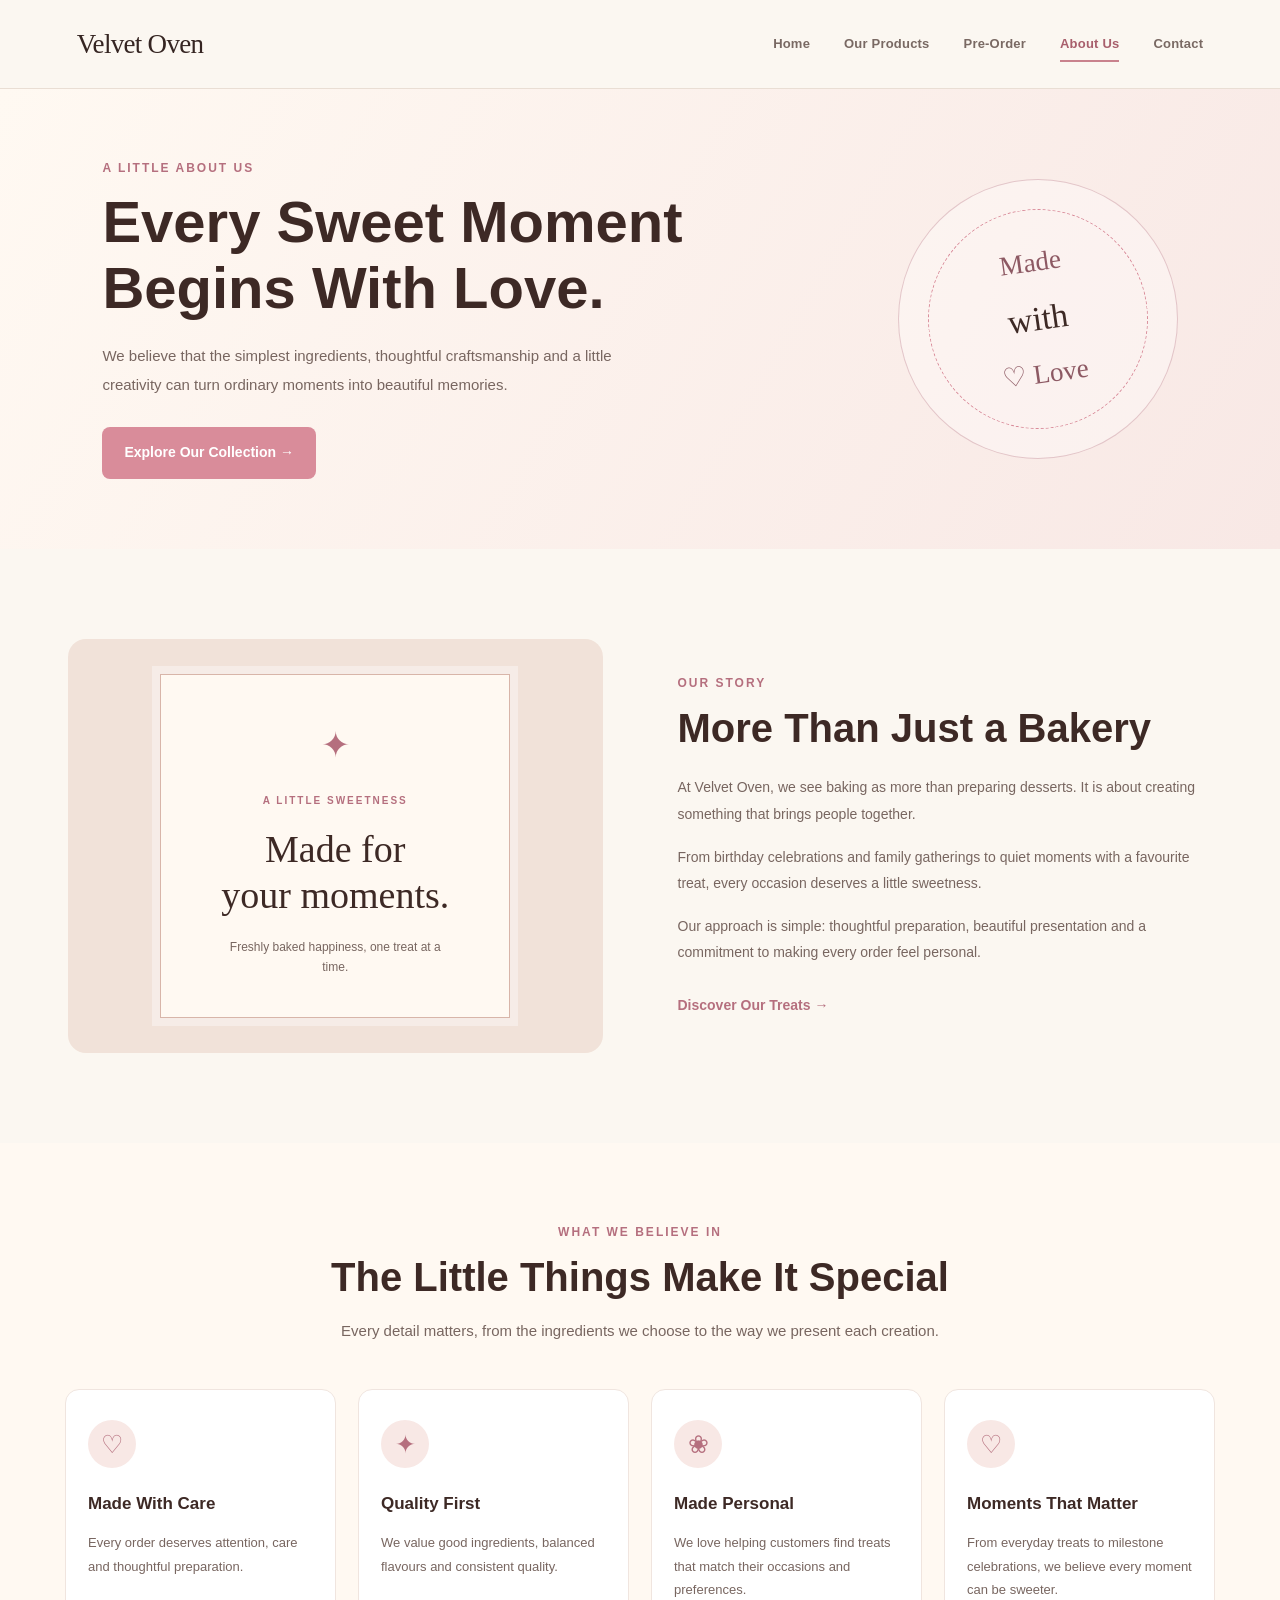
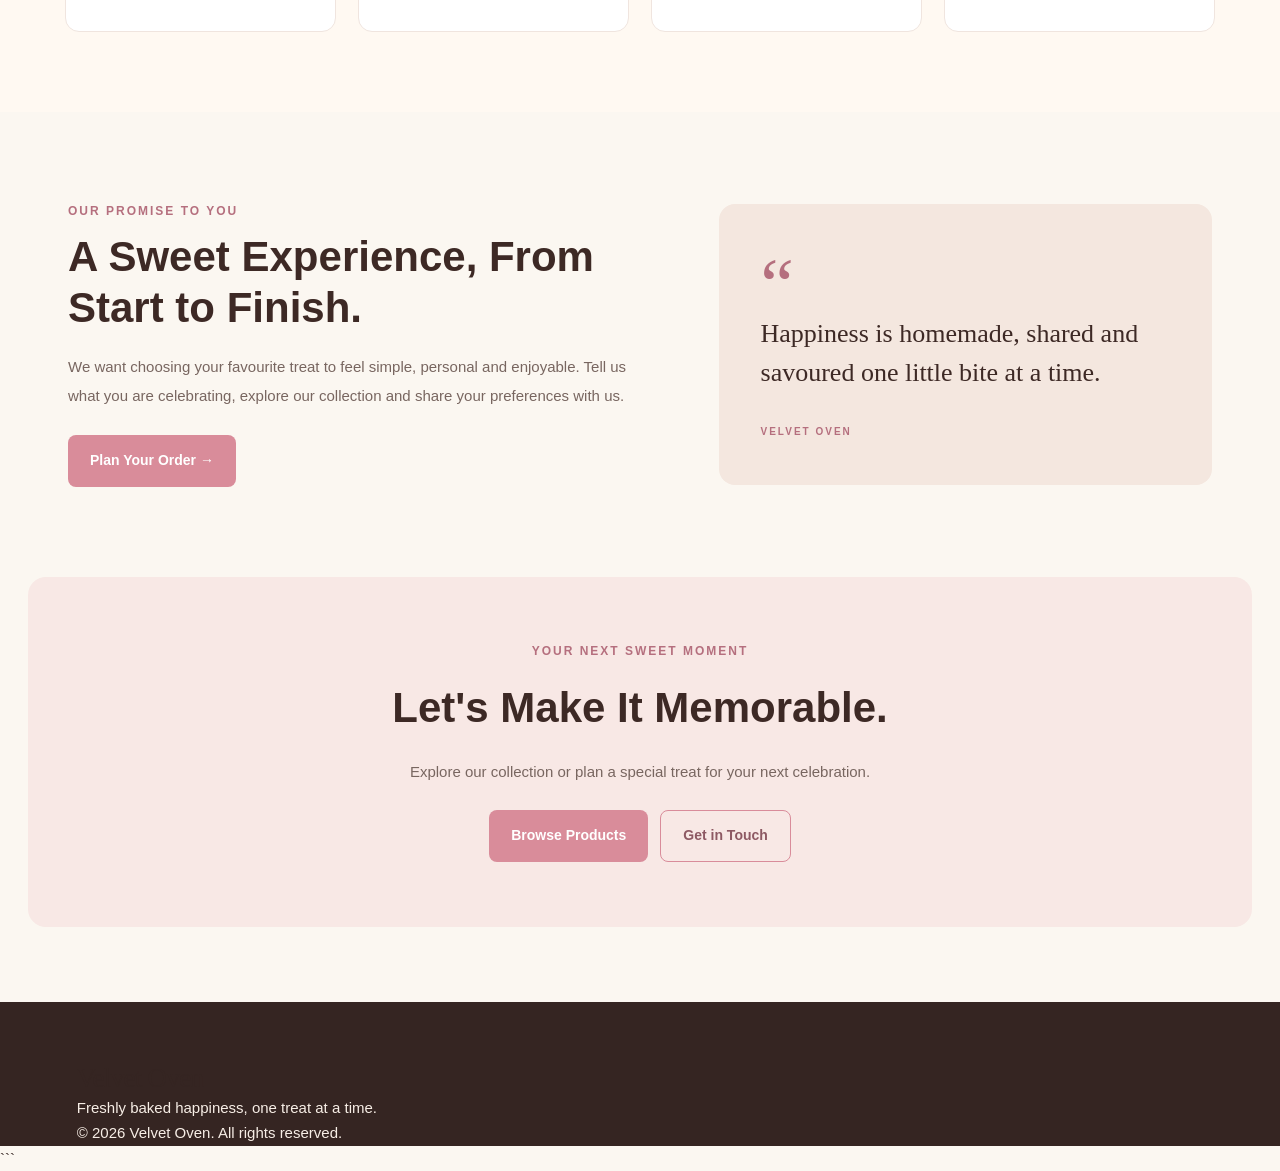
==== commit 516e3af0: "all page's name change" ====
--- a/about.html
+++ b/about.html
@@ -5,7 +5,7 @@
     <meta charset="UTF-8">
     <meta name="viewport" content="width=device-width, initial-scale=1.0">
 
-    <title>About Us | Maison de Sucre</title>
+    <title>About Us | Velvet Oven</title>
 
     <link rel="stylesheet" href="style.css">
 </head>
@@ -19,7 +19,7 @@
         <nav class="navbar">
 
             <a href="index.html" class="logo">
-                Maison <span>de Sucre</span>
+                Velvet Oven
             </a>
 
             <ul class="nav-links">
@@ -111,7 +111,7 @@
                 <h2>More Than Just a Bakery</h2>
 
                 <p>
-                    At Maison de Sucre, we see baking as more than
+                    At Velvet Oven, we see baking as more than
                     preparing desserts. It is about creating something
                     that brings people together.
                 </p>
@@ -249,7 +249,7 @@
                     one little bite at a time.
                 </p>
 
-                <span class="quote-decoration">MAISON DE SUCRE</span>
+                <span class="quote-decoration">VELVET OVEN</span>
 
             </div>
 
@@ -291,7 +291,7 @@
     <footer class="site-footer">
 
         <a href="index.html" class="logo">
-            Maison <span>de Sucre</span>
+            Velvet Oven
         </a>
 
         <p>
@@ -299,11 +299,14 @@
         </p>
 
         <p class="copyright">
-            &copy; 2026 Maison de Sucre. All rights reserved.
+            &copy; 2026 Velvet Oven. All rights reserved.
         </p>
 
     </footer>
 
+    <script src="script.js"></script>
+
 </body>
 
-</html>+</html>
+```
